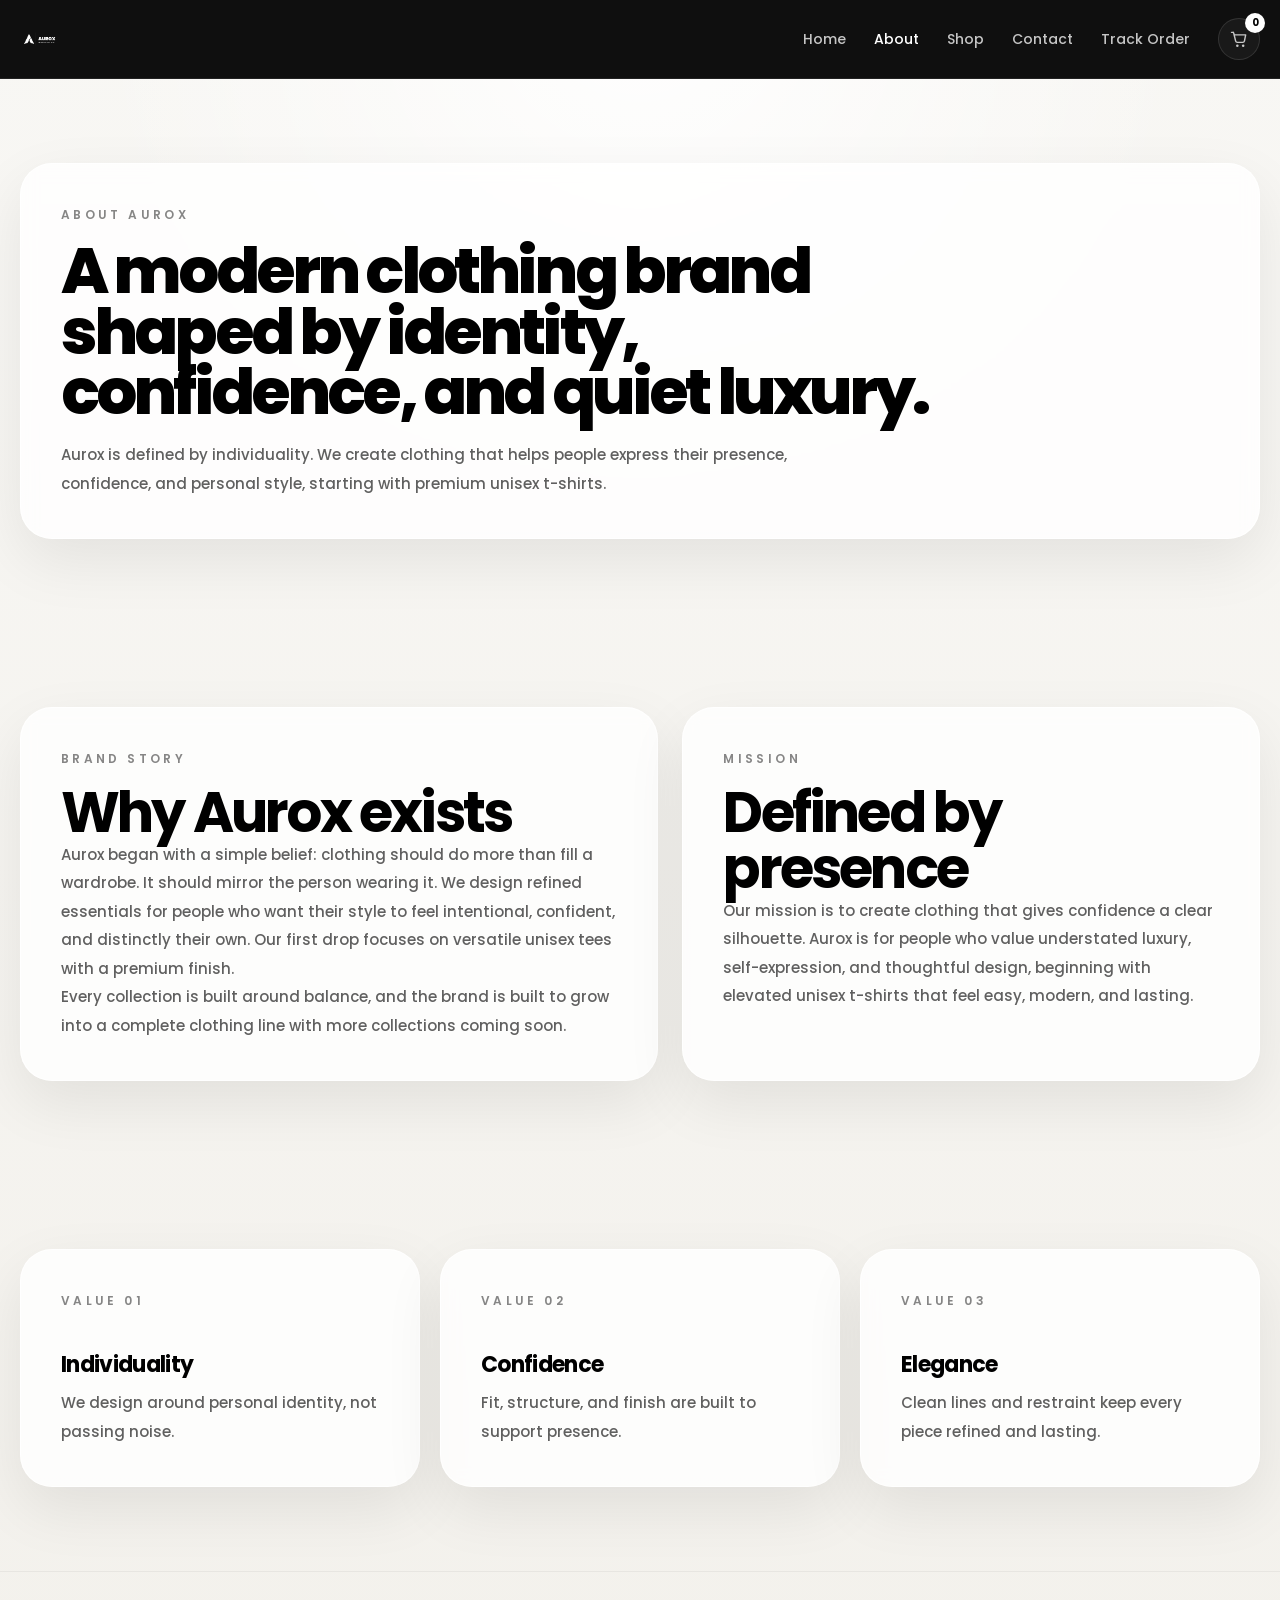
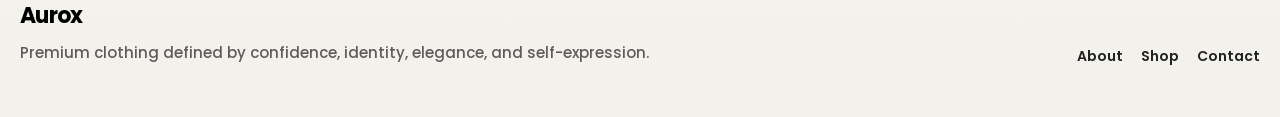
==== about.html @ 75ff79d5 "Updated from Coming soon to live" ====
<!DOCTYPE html>
<html lang="en">
  <head>
    <meta charset="UTF-8" />
    <meta name="viewport" content="width=device-width, initial-scale=1.0" />
    <title>About | Aurox</title>
    <meta
      name="description"
      content="Learn the story behind Aurox, a premium modern clothing brand defined by individuality and confidence."
    />
    <link rel="preconnect" href="https://fonts.googleapis.com" />
    <link rel="preconnect" href="https://fonts.gstatic.com" crossorigin />
    <link
      href="https://fonts.googleapis.com/css2?family=Poppins:wght@500;600;700;800&display=swap"
      rel="stylesheet"
    />
    <link rel="stylesheet" href="css/style.css" />
  </head>
  <body data-page="about">
    <header class="site-header">
      <div class="container header-row">
        <a class="brand" href="index.html" aria-label="Aurox home">
          <img class="brand-logo" src="images/aurok-mark.png" alt="Aurox logo" />
        </a>

        <button class="menu-toggle" type="button" aria-label="Open menu" data-menu-toggle>
          <span></span>
          <span></span>
        </button>

        <nav class="site-nav" data-site-nav>
          <a href="index.html">Home</a>
          <a href="about.html">About</a>
          <a href="shop.html">Shop</a>
          <a href="contact.html">Contact</a>
          <a href="track-order.html">Track Order</a>
          <a class="cart-link" href="cart.html" aria-label="Open cart">
            <svg class="cart-icon" viewBox="0 0 24 24" aria-hidden="true">
              <path
                d="M7 7h13l-1.5 7.5a2 2 0 0 1-2 1.5H10a2 2 0 0 1-2-1.5L5.6 4.8A1 1 0 0 0 4.6 4H3"
                fill="none"
                stroke="currentColor"
                stroke-linecap="round"
                stroke-linejoin="round"
                stroke-width="1.7"
              />
              <circle cx="10" cy="20" r="1.5" fill="currentColor" />
              <circle cx="17" cy="20" r="1.5" fill="currentColor" />
            </svg>
            <span class="nav-count" data-cart-count>0</span>
          </a>
        </nav>
      </div>
    </header>

    <main>
      <section class="page-hero section">
        <div class="container panel">
          <p class="eyebrow">About Aurox</p>
          <h1>A modern clothing brand shaped by identity, confidence, and quiet luxury.</h1>
          <p>
            Aurox is defined by individuality. We create clothing that helps
            people express their presence, confidence, and personal style,
            starting with premium unisex t-shirts.
          </p>
        </div>
      </section>

      <section class="section">
        <div class="container two-column-layout">
          <article class="panel">
            <p class="eyebrow">Brand Story</p>
            <h2>Why Aurox exists</h2>
            <p>
              Aurox began with a simple belief: clothing should do more than fill
              a wardrobe. It should mirror the person wearing it. We design
              refined essentials for people who want their style to feel
              intentional, confident, and distinctly their own. Our first drop
              focuses on versatile unisex tees with a premium finish.
            </p>
            <p>
              Every collection is built around balance, and the brand is built to
              grow into a complete clothing line with more collections coming soon.
            </p>
          </article>

          <article class="panel">
            <p class="eyebrow">Mission</p>
            <h2>Defined by presence</h2>
            <p>
              Our mission is to create clothing that gives confidence a clear
              silhouette. Aurox is for people who value understated luxury,
              self-expression, and thoughtful design, beginning with elevated
              unisex t-shirts that feel easy, modern, and lasting.
            </p>
          </article>
        </div>
      </section>

      <section class="section">
        <div class="container value-grid">
          <article class="panel">
            <p class="eyebrow">Value 01</p>
            <h3>Individuality</h3>
            <p>
              We design around personal identity, not passing noise.
            </p>
          </article>
          <article class="panel">
            <p class="eyebrow">Value 02</p>
            <h3>Confidence</h3>
            <p>
              Fit, structure, and finish are built to support presence.
            </p>
          </article>
          <article class="panel">
            <p class="eyebrow">Value 03</p>
            <h3>Elegance</h3>
            <p>
              Clean lines and restraint keep every piece refined and lasting.
            </p>
          </article>
        </div>
      </section>
    </main>

    <footer class="site-footer">
      <div class="container footer-row">
        <div>
          <h3>Aurox</h3>
          <p>
            Premium clothing defined by confidence, identity, elegance, and
            self-expression.
          </p>
        </div>
        <div class="footer-links">
          <a href="about.html">About</a>
          <a href="shop.html">Shop</a>
          <a href="contact.html">Contact</a>
        </div>
      </div>
    </footer>

    <script src="js/data.js"></script>
    <script src="js/main.js"></script>
  </body>
</html>
---- css/style.css ----
:root {
  --color-black: #000000;
  --color-off-white: #f8f7f4;
  --color-white: #ffffff;
  --color-charcoal: #222222;
  --color-soft-gray: #eaeaea;
  --color-panel: rgba(255, 255, 255, 0.8);
  --color-border: rgba(34, 34, 34, 0.1);
  --shadow-soft: 0 22px 60px rgba(0, 0, 0, 0.08);
  --radius-large: 32px;
  --radius-medium: 24px;
  --radius-small: 16px;
  --container: 1240px;
}

* {
  box-sizing: border-box;
}

html {
  scroll-behavior: smooth;
}

body {
  margin: 0;
  font-family: "Poppins", sans-serif;
  font-weight: 500;
  color: var(--color-charcoal);
  background:
    radial-gradient(circle at top, rgba(255, 255, 255, 0.95), transparent 30%),
    linear-gradient(180deg, #f8f7f4 0%, #f3f1ec 100%);
}

body.modal-open {
  overflow: hidden;
}

img {
  display: block;
  max-width: 100%;
}

a {
  color: inherit;
  text-decoration: none;
}

button,
input,
select,
textarea {
  font: inherit;
}

button {
  cursor: pointer;
}

.container {
  width: min(var(--container), calc(100% - 32px));
  margin: 0 auto;
}

.section {
  padding: 84px 0;
}

.panel {
  background: var(--color-panel);
  border: 1px solid rgba(255, 255, 255, 0.8);
  border-radius: var(--radius-large);
  box-shadow: var(--shadow-soft);
  backdrop-filter: blur(8px);
}

.eyebrow {
  margin: 0 0 14px;
  font-size: 12px;
  font-weight: 600;
  letter-spacing: 0.28em;
  text-transform: uppercase;
  color: rgba(34, 34, 34, 0.55);
}

.eyebrow-light {
  color: rgba(255, 255, 255, 0.64);
}

h1,
h2,
h3,
strong {
  margin: 0;
  color: var(--color-black);
}

h1 {
  font-size: clamp(44px, 8vw, 82px);
  line-height: 0.95;
  letter-spacing: -0.06em;
  font-weight: 800;
}

h2 {
  font-size: clamp(32px, 5vw, 56px);
  line-height: 1;
  letter-spacing: -0.05em;
  font-weight: 700;
}

h3 {
  font-size: 22px;
  line-height: 1.1;
  letter-spacing: -0.03em;
  font-weight: 700;
}

p {
  margin: 0;
  font-size: 15px;
  line-height: 1.9;
  color: rgba(34, 34, 34, 0.72);
}

.site-header {
  position: sticky;
  top: 0;
  z-index: 40;
  border-bottom: 1px solid rgba(255, 255, 255, 0.08);
  background: rgba(0, 0, 0, 0.94);
  backdrop-filter: blur(18px);
}

.header-row {
  display: flex;
  align-items: center;
  justify-content: space-between;
  gap: 24px;
  padding: 18px 0;
}

.brand {
  display: inline-flex;
  align-items: center;
  gap: 0;
}

.brand-logo {
  display: block;
  width: auto;
  height: 42px;
  object-fit: contain;
}

.site-nav {
  display: flex;
  align-items: center;
  gap: 28px;
}

.site-nav a {
  position: relative;
  font-size: 14px;
  font-weight: 500;
  color: rgba(255, 255, 255, 0.76);
}

.site-nav a:hover,
.site-nav a.active {
  color: var(--color-white);
}

.nav-count {
  display: inline-flex;
  align-items: center;
  justify-content: center;
  min-width: 18px;
  height: 18px;
  padding: 0 5px;
  border-radius: 999px;
  background: var(--color-white);
  color: var(--color-black);
  font-size: 11px;
  font-weight: 700;
}

.cart-link {
  display: inline-flex;
  align-items: center;
  justify-content: center;
  width: 42px;
  height: 42px;
  border-radius: 999px;
  border: 1px solid rgba(255, 255, 255, 0.12);
  background: rgba(255, 255, 255, 0.04);
}

.cart-link .nav-count {
  position: absolute;
  top: -6px;
  right: -6px;
  min-width: 20px;
  height: 20px;
  padding: 0 6px;
  font-size: 10px;
}

.cart-icon {
  width: 20px;
  height: 20px;
}

.menu-toggle {
  display: none;
  width: 48px;
  height: 48px;
  border: 1px solid rgba(255, 255, 255, 0.14);
  border-radius: 999px;
  background: rgba(255, 255, 255, 0.04);
}

.menu-toggle span {
  display: block;
  width: 18px;
  height: 2px;
  margin: 4px auto;
  background: var(--color-white);
}

.hero-layout,
.split-panel,
.lookbook-grid,
.contact-layout,
.cart-layout,
.checkout-layout,
.shop-layout,
.two-column-layout {
  display: grid;
  gap: 24px;
}

.hero-layout {
  grid-template-columns: 1.02fr 0.98fr;
  align-items: center;
}

.hero-copy .intro {
  max-width: 560px;
  margin-top: 20px;
  font-size: 16px;
}

.button-row {
  display: flex;
  flex-wrap: wrap;
  gap: 14px;
  margin-top: 32px;
}

.button {
  display: inline-flex;
  align-items: center;
  justify-content: center;
  min-height: 52px;
  padding: 0 24px;
  border-radius: 999px;
  border: 1px solid transparent;
  font-size: 14px;
  font-weight: 600;
  box-shadow: 0 12px 28px rgba(0, 0, 0, 0.08);
  transition:
    transform 0.25s ease,
    background-color 0.25s ease,
    border-color 0.25s ease,
    color 0.25s ease,
    box-shadow 0.25s ease;
}

.button:hover {
  transform: translateY(-3px);
  box-shadow: 0 18px 32px rgba(0, 0, 0, 0.12);
}

.button:disabled {
  cursor: not-allowed;
  opacity: 0.45;
  transform: none;
  box-shadow: none;
}

.button-dark {
  background: var(--color-black);
  color: var(--color-white);
  border-color: var(--color-black);
}

.button-dark:hover {
  background: #1a1a1a;
}

.button-light {
  background: transparent;
  border: 1.5px solid var(--color-black);
  color: var(--color-black);
}

.button-light:hover {
  background: var(--color-black);
  border-color: var(--color-black);
  color: var(--color-white);
}

.button-light-solid {
  background: var(--color-white);
  color: var(--color-black);
}

.button-block {
  width: 100%;
  margin-top: 28px;
}

.hero-visual {
  padding: 14px;
  overflow: hidden;
}

.hero-visual img,
.image-panel img {
  width: 100%;
  border-radius: calc(var(--radius-large) - 8px);
  object-fit: cover;
}

.mini-features,
.collection-grid,
.value-grid,
.product-grid {
  display: grid;
  gap: 20px;
}

.mini-features {
  grid-template-columns: repeat(3, 1fr);
  margin-top: 38px;
}

.mini-card,
.collection-card,
.product-card {
  background: rgba(255, 255, 255, 0.8);
  border: 1px solid rgba(255, 255, 255, 0.82);
  border-radius: var(--radius-medium);
  box-shadow: var(--shadow-soft);
}

.mini-card {
  padding: 22px;
}

.mini-card h3 {
  font-size: 18px;
  margin-bottom: 8px;
}

.section-heading {
  margin-bottom: 32px;
}

.section-heading-row {
  display: flex;
  align-items: flex-end;
  justify-content: space-between;
  gap: 20px;
}

.text-link {
  font-size: 14px;
  font-weight: 600;
  color: var(--color-black);
}

.collection-grid {
  grid-template-columns: repeat(4, 1fr);
}

.collection-card {
  position: relative;
  padding: 28px;
}

.collection-card span {
  position: absolute;
  top: 24px;
  right: 28px;
  font-size: 58px;
  font-weight: 800;
  line-height: 1;
  color: rgba(0, 0, 0, 0.05);
}

.collection-card h3 {
  margin-top: 72px;
  margin-bottom: 12px;
}

.split-panel {
  grid-template-columns: 0.95fr 1.05fr;
  padding: 52px;
  align-items: center;
}

.product-grid {
  grid-template-columns: repeat(4, 1fr);
}

.product-card {
  overflow: hidden;
}

.product-card-image {
  position: relative;
  overflow: hidden;
  background: #f3f1eb;
}

.product-card-image img {
  width: 100%;
  aspect-ratio: 0.82;
  object-fit: cover;
  transition: transform 0.45s ease;
}

.product-card:hover .product-card-image img {
  transform: scale(1.03);
}

.product-badge {
  position: absolute;
  top: 18px;
  left: 18px;
  padding: 7px 12px;
  border-radius: 999px;
  background: var(--color-black);
  color: var(--color-white);
  font-size: 10px;
  font-weight: 700;
  letter-spacing: 0.2em;
  text-transform: uppercase;
}

.product-content {
  padding: 22px;
}

.product-meta {
  display: flex;
  align-items: flex-start;
  justify-content: space-between;
  gap: 12px;
}

.product-meta p {
  font-size: 13px;
  line-height: 1.7;
}

.product-card .button {
  width: 100%;
  margin-top: 18px;
}

.product-visual-button,
.product-name-button {
  padding: 0;
  border: 0;
  background: transparent;
  text-align: left;
}

.product-visual-button {
  display: block;
  width: 100%;
}

.product-name-button {
  font-size: 22px;
  line-height: 1.1;
  letter-spacing: -0.03em;
  font-weight: 700;
  color: var(--color-black);
}

.product-name-button:hover {
  opacity: 0.72;
}

.product-content .button + .button {
  margin-top: 12px;
}

.product-link-row {
  display: grid;
  gap: 12px;
  margin-top: 18px;
}

.size-guide-link {
  padding: 0;
  border: 0;
  background: transparent;
  color: var(--color-black);
  font-size: 13px;
  font-weight: 600;
  text-align: left;
  text-decoration: underline;
  text-underline-offset: 0.18em;
}

.size-guide-box {
  padding: 18px;
  border: 1px solid rgba(34, 34, 34, 0.08);
  border-radius: 24px;
  background: rgba(255, 255, 255, 0.8);
}

.size-guide-head {
  display: flex;
  align-items: center;
  justify-content: space-between;
  gap: 16px;
  margin-bottom: 14px;
}

.size-guide-table {
  width: 100%;
  border-collapse: collapse;
}

.size-guide-table th,
.size-guide-table td {
  padding: 12px 10px;
  border-bottom: 1px solid rgba(34, 34, 34, 0.08);
  text-align: left;
  font-size: 14px;
}

.size-guide-table th {
  font-weight: 700;
  color: var(--color-black);
}

.stock-note {
  margin-top: 14px;
  font-size: 13px;
  font-weight: 600;
  color: rgba(34, 34, 34, 0.66);
}

.stock-note-out {
  color: rgba(34, 34, 34, 0.42);
}

.inventory-warning {
  margin-bottom: 18px;
  font-size: 13px;
  font-weight: 600;
  line-height: 1.7;
  color: rgba(34, 34, 34, 0.7);
}

.inventory-warning.is-error {
  color: #8b1e1e;
}

.button-disabled,
.button-disabled:hover {
  pointer-events: none;
  opacity: 0.45;
  transform: none;
  box-shadow: none;
}

.product-modal {
  position: fixed;
  inset: 0;
  z-index: 90;
}

.product-modal[hidden] {
  display: none;
}

.product-modal-backdrop {
  position: absolute;
  inset: 0;
  background: rgba(0, 0, 0, 0.62);
}

.product-modal-dialog {
  position: relative;
  width: min(1120px, calc(100% - 32px));
  max-height: calc(100vh - 40px);
  margin: 20px auto;
  overflow: auto;
  background: rgba(248, 247, 244, 0.96);
}

.product-modal-layout {
  display: grid;
  grid-template-columns: 0.95fr 1.05fr;
  gap: 28px;
  align-items: start;
}

.product-modal-media {
  background: #f3f1eb;
  border-radius: 24px;
  overflow: hidden;
}

.product-modal-media img {
  width: 100%;
  aspect-ratio: 0.86;
  object-fit: cover;
}

.product-modal-copy {
  display: flex;
  flex-direction: column;
  gap: 18px;
}

.product-modal-price {
  font-size: 20px;
  font-weight: 700;
  color: var(--color-black);
}

.product-modal-details {
  display: grid;
  gap: 8px;
}

.product-modal-details p {
  font-size: 14px;
  line-height: 1.7;
}

.product-modal-details strong {
  font-size: 14px;
}

.product-modal-description {
  max-width: 560px;
}

.modal-stock-text {
  font-size: 14px;
  font-weight: 600;
  color: rgba(34, 34, 34, 0.72);
}

.modal-stock-out {
  color: rgba(34, 34, 34, 0.44);
}

.product-modal-actions {
  display: grid;
  grid-template-columns: repeat(2, minmax(0, 1fr));
  gap: 18px;
}

.product-option-group label {
  display: block;
  margin-bottom: 10px;
  font-size: 14px;
  font-weight: 600;
  color: var(--color-black);
}

.product-option-group select,
.modal-quantity-control input {
  width: 100%;
  border: 1px solid var(--color-border);
  background: rgba(255, 255, 255, 0.96);
  color: var(--color-charcoal);
}

.product-option-group select {
  min-height: 52px;
  padding: 0 18px;
  border-radius: 999px;
}

.modal-quantity-control {
  display: grid;
  grid-template-columns: 48px 1fr 48px;
  align-items: center;
  border: 1px solid var(--color-border);
  border-radius: 999px;
  background: rgba(255, 255, 255, 0.96);
  overflow: hidden;
}

.modal-quantity-control button {
  min-height: 52px;
  border: 0;
  background: transparent;
  color: var(--color-black);
  font-size: 20px;
}

.modal-quantity-control input {
  min-height: 52px;
  border: 0;
  text-align: center;
  outline: none;
}

.product-modal-buttons {
  display: flex;
  flex-wrap: wrap;
  gap: 14px;
}

.product-modal-close {
  position: absolute;
  top: 20px;
  right: 20px;
  width: 46px;
  height: 46px;
  border: 1px solid rgba(34, 34, 34, 0.12);
  border-radius: 999px;
  background: rgba(255, 255, 255, 0.88);
  color: var(--color-black);
  font-size: 24px;
  line-height: 1;
}

.product-badge-out {
  background: rgba(34, 34, 34, 0.92);
}

.info-modal {
  position: fixed;
  inset: 0;
  z-index: 95;
}

.info-modal[hidden] {
  display: none;
}

.info-modal-backdrop {
  position: absolute;
  inset: 0;
  background: rgba(0, 0, 0, 0.62);
}

.info-modal-dialog {
  position: relative;
  width: min(760px, calc(100% - 32px));
  margin: 36px auto;
  background: rgba(248, 247, 244, 0.98);
}

.admin-layout {
  display: grid;
  gap: 24px;
}

.admin-toolbar {
  display: flex;
  flex-wrap: wrap;
  gap: 14px;
  align-items: center;
  justify-content: space-between;
}

.admin-toolbar .button-row {
  margin-top: 0;
}

.admin-success {
  display: none;
  padding: 14px 18px;
  border: 1px solid rgba(34, 34, 34, 0.08);
  border-radius: 18px;
  background: rgba(255, 255, 255, 0.86);
  font-size: 14px;
  font-weight: 600;
  color: rgba(34, 34, 34, 0.76);
}

.admin-success.is-visible {
  display: block;
}

.admin-table-wrap {
  overflow-x: auto;
}

.admin-table {
  width: 100%;
  border-collapse: collapse;
  min-width: 680px;
}

.admin-table th,
.admin-table td {
  padding: 18px 16px;
  border-bottom: 1px solid rgba(34, 34, 34, 0.08);
  text-align: left;
  vertical-align: middle;
}

.admin-table th {
  font-size: 13px;
  font-weight: 700;
  letter-spacing: 0.08em;
  text-transform: uppercase;
  color: rgba(34, 34, 34, 0.56);
}

.admin-table td strong {
  font-size: 16px;
}

.admin-stock-input {
  width: 90px;
  min-height: 48px;
  padding: 0 14px;
  border: 1px solid var(--color-border);
  border-radius: 16px;
  background: rgba(255, 255, 255, 0.96);
}

.admin-stock-cell {
  display: grid;
  gap: 10px;
}

.admin-stock-note {
  margin: 0;
  font-size: 12px;
  line-height: 1.5;
  color: rgba(34, 34, 34, 0.56);
}

.admin-stock-note.is-low,
.admin-stock-input.is-low {
  color: #8b5a00;
}

.admin-stock-note.is-out,
.admin-stock-input.is-out {
  color: #8b1e1e;
}

.admin-stock-input.is-low {
  border-color: rgba(139, 90, 0, 0.24);
}

.admin-stock-input.is-out {
  border-color: rgba(139, 30, 30, 0.28);
}

.checkout-payment-note p + p,
.checkout-success p + p {
  margin-top: 10px;
}

.checkout-success {
  margin-bottom: 18px;
}

.checkout-payment-methods {
  margin-top: 14px;
  display: grid;
  gap: 8px;
}

.payment-submit-form {
  display: grid;
  gap: 18px;
  margin-top: 18px;
}

.admin-orders {
  display: grid;
  gap: 18px;
}

.admin-order-card {
  padding: 24px;
  border: 1px solid rgba(34, 34, 34, 0.08);
  border-radius: 24px;
  background: rgba(255, 255, 255, 0.86);
}

.admin-order-head,
.admin-order-meta,
.admin-order-summary {
  display: flex;
  flex-wrap: wrap;
  gap: 14px;
  justify-content: space-between;
}

.admin-order-head {
  align-items: center;
}

.admin-order-meta,
.admin-order-summary {
  margin-top: 14px;
}

.admin-order-lines {
  margin-top: 16px;
  padding-top: 16px;
  border-top: 1px solid rgba(34, 34, 34, 0.08);
  display: grid;
  gap: 8px;
}

.admin-order-line {
  font-size: 14px;
  line-height: 1.7;
  color: rgba(34, 34, 34, 0.72);
}

.admin-order-status {
  min-width: 220px;
  min-height: 48px;
  padding: 0 14px;
  border: 1px solid var(--color-border);
  border-radius: 16px;
  background: rgba(255, 255, 255, 0.96);
}

.admin-order-empty {
  padding: 24px;
  border: 1px dashed rgba(34, 34, 34, 0.18);
  border-radius: 24px;
  background: rgba(248, 247, 244, 0.72);
}

.admin-settings-grid,
.track-layout {
  display: grid;
  gap: 24px;
}

.admin-settings-grid {
  grid-template-columns: repeat(2, minmax(0, 1fr));
}

.admin-settings-grid label {
  display: block;
  margin-bottom: 10px;
  font-size: 14px;
  font-weight: 600;
  color: var(--color-black);
}

.lookbook-grid {
  grid-template-columns: 1.12fr 0.88fr;
}

.image-panel {
  padding: 14px;
}

.lookbook-copy {
  padding: 44px;
  display: flex;
  flex-direction: column;
  justify-content: center;
}

.lookbook-copy p:not(.eyebrow) {
  margin-top: 18px;
}

.lookbook-copy .button {
  margin-top: 30px;
  width: fit-content;
}

.newsletter-panel {
  display: grid;
  grid-template-columns: 1fr 0.9fr;
  gap: 24px;
  padding: 50px;
  border-radius: var(--radius-large);
  background: var(--color-black);
  box-shadow: var(--shadow-soft);
}

.newsletter-panel h2,
.newsletter-panel p {
  color: var(--color-white);
}

.newsletter-form {
  display: flex;
  gap: 14px;
  align-items: end;
}

.newsletter-form input,
.contact-form input,
.contact-form textarea,
.filter-panel input,
.filter-panel select,
.results-toolbar select,
.checkout-form input,
.checkout-form select,
.checkout-form textarea {
  width: 100%;
  border: 1px solid var(--color-border);
  border-radius: 999px;
  padding: 14px 18px;
  background: rgba(255, 255, 255, 0.96);
  color: var(--color-charcoal);
  outline: none;
}

.contact-form textarea {
  border-radius: 24px;
  resize: vertical;
}

.checkout-form textarea {
  border-radius: 24px;
  resize: vertical;
}

.newsletter-form input {
  background: rgba(255, 255, 255, 0.08);
  border-color: rgba(255, 255, 255, 0.16);
  color: var(--color-white);
}

.newsletter-form input::placeholder {
  color: rgba(255, 255, 255, 0.45);
}

.page-hero .panel,
.contact-form,
.filter-panel,
.results-toolbar,
.order-summary,
.checkout-form .panel,
.panel {
  padding: 40px;
}

.page-hero h1 {
  max-width: 900px;
  font-size: clamp(36px, 5vw, 66px);
}

.page-hero p:last-child {
  max-width: 760px;
  margin-top: 18px;
}

.two-column-layout,
.contact-layout,
.checkout-layout,
.cart-layout {
  grid-template-columns: 1.05fr 0.95fr;
}

.value-grid {
  grid-template-columns: repeat(3, 1fr);
}

.value-grid .panel h3 {
  margin: 40px 0 12px;
}

.shop-layout {
  grid-template-columns: 300px 1fr;
  align-items: start;
}

.filter-panel {
  position: sticky;
  top: 104px;
}

.filter-group + .filter-group {
  margin-top: 28px;
}

.filter-group label,
.contact-form label,
.checkout-form label {
  display: block;
  margin-bottom: 10px;
  font-size: 14px;
  font-weight: 600;
  color: var(--color-black);
}

.field-error {
  min-height: 18px;
  margin-top: 8px;
  font-size: 12px;
  line-height: 1.5;
  color: #8b1e1e;
}

.field-error:empty {
  display: none;
}

.input-error {
  border-color: rgba(139, 30, 30, 0.45) !important;
  box-shadow: 0 0 0 3px rgba(139, 30, 30, 0.08);
}

.range-label {
  display: flex;
  align-items: center;
  justify-content: space-between;
}

.results-toolbar {
  display: flex;
  align-items: center;
  justify-content: space-between;
  gap: 20px;
  margin-bottom: 24px;
}

.toolbar-title {
  font-size: 15px;
  font-weight: 600;
  color: var(--color-black);
}

.toolbar-text {
  font-size: 14px;
}

.contact-form,
.checkout-form {
  display: grid;
  gap: 24px;
}

.form-grid {
  display: grid;
  grid-template-columns: repeat(2, 1fr);
  gap: 18px;
}

.full-width {
  grid-column: 1 / -1;
}

.contact-info {
  display: grid;
  gap: 24px;
}

.info-list {
  margin: 24px 0 0;
  padding: 0;
  list-style: none;
}

.info-list li + li {
  margin-top: 12px;
}

.cart-layout,
.checkout-layout {
  align-items: start;
}

.cart-items {
  display: grid;
  gap: 16px;
}

.cart-item,
.checkout-product {
  display: grid;
  gap: 18px;
}

.cart-item {
  grid-template-columns: 180px 1fr;
  padding: 20px;
}

.cart-item-image {
  width: 100%;
  border-radius: 24px;
  background: #f3f1eb;
}

.cart-item-body {
  display: flex;
  flex-direction: column;
  justify-content: space-between;
  gap: 16px;
}

.cart-item-top,
.summary-row,
.cart-item-actions {
  display: flex;
  align-items: center;
  justify-content: space-between;
  gap: 14px;
}

.summary-row {
  padding: 14px 0;
  border-bottom: 1px solid rgba(0, 0, 0, 0.05);
}

.summary-row:last-of-type {
  border-bottom: 0;
}

.total-row {
  font-size: 17px;
}

.quantity-control {
  display: inline-flex;
  align-items: center;
  gap: 14px;
  padding: 10px 14px;
  border: 1px solid var(--color-border);
  border-radius: 999px;
  background: rgba(255, 255, 255, 0.86);
}

.quantity-control button,
.remove-button {
  border: 0;
  background: transparent;
  color: var(--color-charcoal);
  font-weight: 600;
}

.empty-state {
  padding: 40px;
}

.empty-state .button {
  margin-top: 20px;
}

.choice-card {
  display: flex;
  align-items: center;
  justify-content: space-between;
  gap: 18px;
  margin-top: 14px;
  padding: 18px 20px;
  border: 1px solid var(--color-border);
  border-radius: 24px;
  background: rgba(255, 255, 255, 0.9);
}

.confirm-check {
  display: flex;
  align-items: flex-start;
  gap: 12px;
  margin-top: 16px;
  padding: 16px 18px;
  border: 1px solid rgba(34, 34, 34, 0.08);
  border-radius: 20px;
  background: rgba(255, 255, 255, 0.76);
}

.confirm-check input {
  width: 18px;
  height: 18px;
  margin-top: 4px;
  accent-color: var(--color-black);
}

.confirm-check span {
  font-size: 14px;
  line-height: 1.7;
  color: rgba(34, 34, 34, 0.74);
}

.choice-card strong,
.choice-card small {
  display: block;
}

.choice-card small {
  margin-top: 4px;
  font-size: 13px;
  color: rgba(34, 34, 34, 0.56);
}

.payment-placeholder {
  border: 1px dashed rgba(34, 34, 34, 0.2);
  border-radius: 24px;
  padding: 24px;
  background: rgba(248, 247, 244, 0.8);
}

.checkout-products {
  display: grid;
  gap: 14px;
  margin-bottom: 12px;
}

.checkout-product {
  grid-template-columns: 64px 1fr auto;
  align-items: center;
}

.checkout-product img {
  width: 64px;
  height: 80px;
  border-radius: 18px;
  object-fit: cover;
  background: #f3f1eb;
}

.track-form,
.track-results {
  display: grid;
  gap: 24px;
}

.track-card {
  display: grid;
  gap: 18px;
}

.track-card-head,
.track-card-meta {
  display: flex;
  flex-wrap: wrap;
  align-items: center;
  justify-content: space-between;
  gap: 16px;
}

.track-card-lines {
  display: grid;
  gap: 12px;
}

.track-card-line {
  padding-top: 14px;
  border-top: 1px solid rgba(34, 34, 34, 0.08);
}

.status-pill {
  display: inline-flex;
  align-items: center;
  min-height: 34px;
  padding: 0 14px;
  border-radius: 999px;
  background: rgba(34, 34, 34, 0.08);
  color: var(--color-black);
  font-size: 12px;
  font-weight: 700;
  letter-spacing: 0.06em;
  text-transform: uppercase;
}

.review-placeholder {
  display: flex;
  align-items: center;
  min-height: 180px;
}

.site-footer {
  padding: 32px 0 50px;
  border-top: 1px solid rgba(0, 0, 0, 0.05);
}

.cart-toast {
  position: fixed;
  right: 24px;
  bottom: 24px;
  z-index: 80;
  padding: 15px 20px;
  border: 1px solid rgba(255, 255, 255, 0.75);
  border-radius: 18px;
  background: rgba(0, 0, 0, 0.92);
  color: var(--color-white);
  box-shadow: var(--shadow-soft);
  font-size: 14px;
  font-weight: 600;
  letter-spacing: 0.01em;
  opacity: 0;
  transform: translateY(14px);
  pointer-events: none;
  transition: opacity 0.28s ease, transform 0.28s ease;
}

.cart-toast.is-visible {
  opacity: 1;
  transform: translateY(0);
}

.footer-row {
  display: flex;
  align-items: end;
  justify-content: space-between;
  gap: 24px;
}

.footer-row h3 {
  margin-bottom: 10px;
}

.footer-links {
  display: flex;
  flex-wrap: wrap;
  gap: 18px;
}

.footer-links a {
  font-size: 14px;
  font-weight: 600;
}

.footer-links a,
.text-link,
.remove-button {
  transition: color 0.25s ease;
}

.footer-links a:hover,
.text-link:hover,
.remove-button:hover {
  color: var(--color-black);
}

@media (max-width: 1100px) {
  .hero-layout,
  .lookbook-grid,
  .split-panel,
  .shop-layout,
  .contact-layout,
  .cart-layout,
  .checkout-layout,
  .two-column-layout,
  .newsletter-panel {
    grid-template-columns: 1fr;
  }

  .collection-grid,
  .product-grid {
    grid-template-columns: repeat(2, 1fr);
  }

  .product-modal-layout {
    grid-template-columns: 1fr;
  }

  .mini-features,
  .value-grid {
    grid-template-columns: 1fr;
  }

  .filter-panel {
    position: static;
  }

  .newsletter-form {
    flex-direction: column;
    align-items: stretch;
  }

  .admin-settings-grid,
  .track-layout {
    grid-template-columns: 1fr;
  }
}

@media (max-width: 820px) {
  .menu-toggle {
    display: inline-flex;
    flex-direction: column;
    justify-content: center;
  }

  .site-nav {
    position: absolute;
    top: calc(100% + 10px);
    left: 16px;
    right: 16px;
    display: none;
    flex-direction: column;
    align-items: stretch;
    gap: 8px;
    padding: 16px;
    border-radius: 24px;
    background: rgba(0, 0, 0, 0.96);
    border: 1px solid rgba(255, 255, 255, 0.08);
    box-shadow: var(--shadow-soft);
  }

  .site-nav.open {
    display: flex;
  }

  .site-nav a {
    padding: 12px 14px;
    border-radius: 16px;
  }

  .site-nav a.cart-link {
    width: 54px;
    margin-top: 6px;
  }

  .site-nav a:hover,
  .site-nav a.active {
    background: rgba(255, 255, 255, 0.08);
    color: var(--color-white);
  }

  .header-row {
    position: relative;
  }

  .section {
    padding: 70px 0;
  }

  .page-hero .panel,
  .contact-form,
  .filter-panel,
  .results-toolbar,
  .order-summary,
  .checkout-form .panel,
  .panel {
    padding: 28px;
  }

  .results-toolbar,
  .section-heading-row,
  .footer-row,
  .size-guide-head,
  .track-card-head,
  .track-card-meta {
    flex-direction: column;
    align-items: flex-start;
  }

  .cart-item {
    grid-template-columns: 1fr;
  }

  .cart-item-image {
    max-width: 220px;
  }
}

@media (max-width: 640px) {
  .product-grid,
  .collection-grid,
  .form-grid,
  .checkout-product {
    grid-template-columns: 1fr;
  }

  .checkout-product {
    gap: 10px;
  }

  .checkout-product img {
    width: 100%;
    height: 180px;
  }

  .container {
    width: min(var(--container), calc(100% - 24px));
  }

  .product-modal-dialog {
    width: min(100% - 24px, 1120px);
  }

  .product-modal-actions {
    grid-template-columns: 1fr;
  }

  .product-modal-buttons {
    flex-direction: column;
  }

  .brand-logo {
    height: 36px;
  }

  .cart-toast {
    right: 12px;
    bottom: 12px;
    left: 12px;
    text-align: center;
  }

  .button {
    width: 100%;
  }

  .button-row {
    flex-direction: column;
  }
}
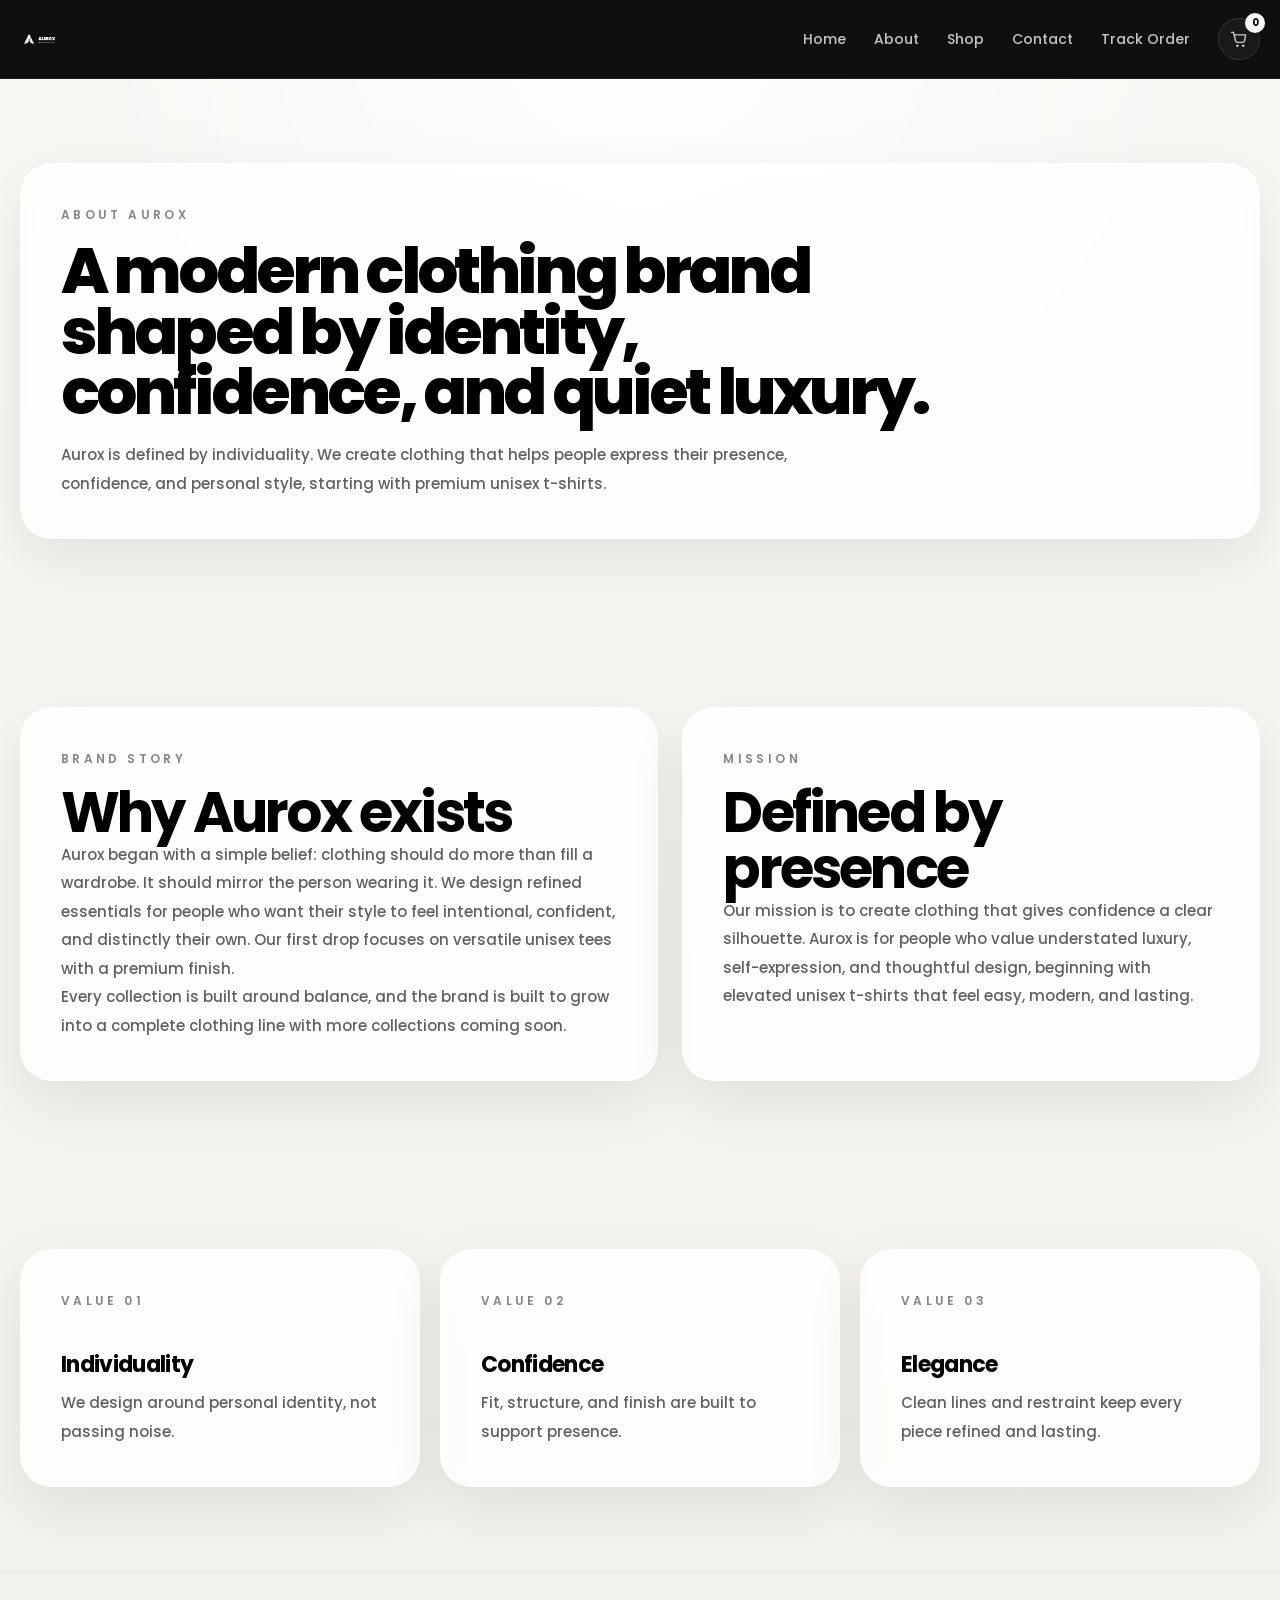
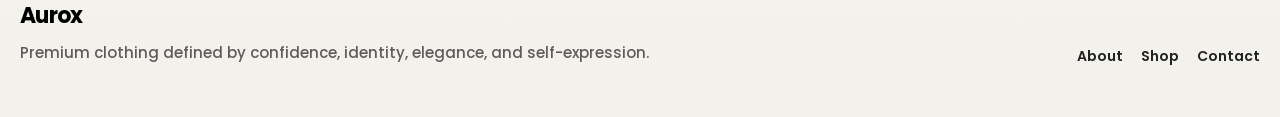
==== commit ef28c5ee: "integrated supabase" ====
--- a/about.html
+++ b/about.html
@@ -142,6 +142,6 @@
     </footer>
 
     <script src="js/data.js"></script>
-    <script src="js/main.js"></script>
+    <script type="module" src="js/main.js"></script>
   </body>
 </html>
--- a/css/style.css
+++ b/css/style.css
@@ -770,6 +770,258 @@
   gap: 24px;
 }
 
+.admin-section-tight {
+  padding-top: 0;
+}
+
+.admin-overview-grid,
+.admin-analytics-grid,
+.admin-card-list {
+  display: grid;
+  gap: 18px;
+}
+
+.admin-overview-grid {
+  grid-template-columns: repeat(3, minmax(0, 1fr));
+}
+
+.admin-analytics-grid {
+  grid-template-columns: repeat(2, minmax(0, 1fr));
+}
+
+.admin-overview-card,
+.admin-analytics-card,
+.admin-simple-card {
+  padding: 24px;
+  border: 1px solid rgba(34, 34, 34, 0.08);
+  border-radius: 24px;
+  background: rgba(255, 255, 255, 0.86);
+}
+
+.admin-overview-card h3,
+.admin-analytics-card h3 {
+  font-size: 16px;
+  margin-bottom: 10px;
+}
+
+.admin-overview-value {
+  font-size: clamp(30px, 4vw, 42px);
+  font-weight: 800;
+  line-height: 1;
+  letter-spacing: -0.05em;
+  color: var(--color-black);
+}
+
+.admin-overview-note,
+.admin-analytics-card p,
+.admin-simple-card p {
+  margin-top: 10px;
+  font-size: 13px;
+  line-height: 1.8;
+}
+
+.admin-product-form,
+.admin-product-list {
+  margin-top: 24px;
+}
+
+.admin-product-grid {
+  display: grid;
+  grid-template-columns: repeat(2, minmax(0, 1fr));
+  gap: 18px;
+}
+
+.admin-product-grid-third {
+  grid-template-columns: repeat(3, minmax(0, 1fr));
+}
+
+.admin-product-grid label {
+  display: block;
+  margin-bottom: 10px;
+  font-size: 14px;
+  font-weight: 600;
+  color: var(--color-black);
+}
+
+.admin-product-grid input,
+.admin-product-grid select,
+.admin-product-grid textarea {
+  width: 100%;
+  border: 1px solid var(--color-border);
+  border-radius: 20px;
+  padding: 14px 18px;
+  background: rgba(255, 255, 255, 0.96);
+  color: var(--color-charcoal);
+}
+
+.admin-product-grid textarea {
+  resize: vertical;
+}
+
+.admin-product-stock-grid {
+  margin-top: 18px;
+  grid-template-columns: repeat(4, minmax(0, 1fr));
+}
+
+.admin-product-actions {
+  margin-top: 18px;
+}
+
+.admin-ai-box,
+.admin-upload-box {
+  margin-top: 24px;
+  padding: 24px;
+  border: 1px solid rgba(34, 34, 34, 0.08);
+  border-radius: 24px;
+  background: rgba(255, 255, 255, 0.72);
+}
+
+.admin-product-error {
+  min-height: 18px;
+  margin-top: 16px;
+}
+
+.admin-helper-text {
+  margin-top: 18px;
+  font-size: 13px;
+  line-height: 1.8;
+  color: rgba(34, 34, 34, 0.6);
+}
+
+.admin-product-list {
+  display: grid;
+  gap: 16px;
+}
+
+.admin-card-list {
+  margin-top: 24px;
+}
+
+.admin-product-card {
+  display: grid;
+  gap: 16px;
+  padding: 22px;
+  border: 1px solid rgba(34, 34, 34, 0.08);
+  border-radius: 24px;
+  background: rgba(255, 255, 255, 0.84);
+}
+
+.admin-product-head,
+.admin-product-meta,
+.admin-product-stock-row {
+  display: flex;
+  flex-wrap: wrap;
+  align-items: center;
+  justify-content: space-between;
+  gap: 14px;
+}
+
+.admin-product-meta p,
+.admin-product-stock-row p {
+  font-size: 14px;
+  line-height: 1.7;
+}
+
+.admin-product-preview {
+  display: grid;
+  grid-template-columns: 120px 1fr;
+  gap: 16px;
+  align-items: center;
+}
+
+.admin-product-preview img {
+  width: 120px;
+  height: 140px;
+  object-fit: cover;
+  border-radius: 20px;
+  background: #f3f1eb;
+}
+
+.admin-status-pill {
+  display: inline-flex;
+  align-items: center;
+  min-height: 34px;
+  padding: 0 14px;
+  border-radius: 999px;
+  background: rgba(34, 34, 34, 0.08);
+  color: var(--color-black);
+  font-size: 12px;
+  font-weight: 700;
+  letter-spacing: 0.06em;
+  text-transform: uppercase;
+}
+
+.admin-status-pill.is-inactive {
+  background: rgba(34, 34, 34, 0.16);
+  color: rgba(34, 34, 34, 0.62);
+}
+
+.admin-status-pill.is-archived {
+  background: rgba(34, 34, 34, 0.22);
+  color: rgba(34, 34, 34, 0.56);
+}
+
+.admin-login-screen {
+  min-height: 100vh;
+  display: grid;
+  align-items: center;
+  padding: 40px 0;
+}
+
+.admin-login-wrap {
+  display: flex;
+  justify-content: center;
+}
+
+.admin-login-panel {
+  width: min(560px, 100%);
+  background: rgba(248, 247, 244, 0.94);
+}
+
+.admin-login-brand {
+  margin-bottom: 24px;
+}
+
+.admin-login-form {
+  display: grid;
+  gap: 18px;
+  margin-top: 28px;
+}
+
+.admin-login-form label {
+  display: block;
+  margin-bottom: 10px;
+  font-size: 14px;
+  font-weight: 600;
+  color: var(--color-black);
+}
+
+.admin-login-form input {
+  width: 100%;
+  min-height: 54px;
+  padding: 0 18px;
+  border: 1px solid var(--color-border);
+  border-radius: 999px;
+  background: rgba(255, 255, 255, 0.96);
+  color: var(--color-charcoal);
+}
+
+.admin-login-error {
+  min-height: 18px;
+  margin: 0;
+}
+
+.admin-login-note {
+  margin-top: 24px;
+  font-size: 13px;
+  line-height: 1.8;
+  color: rgba(34, 34, 34, 0.58);
+}
+
+.admin-logout-button {
+  min-width: 116px;
+}
+
 .admin-toolbar {
   display: flex;
   flex-wrap: wrap;
@@ -963,6 +1215,93 @@
   font-size: 14px;
   font-weight: 600;
   color: var(--color-black);
+}
+
+.admin-filters {
+  display: grid;
+  grid-template-columns: 1.25fr 0.75fr;
+  gap: 18px;
+  margin-top: 24px;
+}
+
+.admin-filters input,
+.admin-filters select {
+  width: 100%;
+  min-height: 52px;
+  padding: 0 18px;
+  border: 1px solid var(--color-border);
+  border-radius: 999px;
+  background: rgba(255, 255, 255, 0.96);
+}
+
+.admin-image-preview {
+  display: grid;
+  place-items: center;
+  min-height: 220px;
+  border: 1px dashed rgba(34, 34, 34, 0.18);
+  border-radius: 24px;
+  background: rgba(248, 247, 244, 0.86);
+  overflow: hidden;
+}
+
+.admin-image-preview img {
+  width: 100%;
+  max-height: 320px;
+  object-fit: cover;
+}
+
+.admin-upload-actions {
+  display: flex;
+  flex-wrap: wrap;
+  gap: 14px;
+}
+
+.admin-kpi-list {
+  display: grid;
+  gap: 10px;
+  margin-top: 12px;
+}
+
+.admin-kpi-line,
+.admin-analytics-line {
+  display: flex;
+  justify-content: space-between;
+  gap: 16px;
+  font-size: 14px;
+  line-height: 1.7;
+}
+
+.admin-order-actions {
+  display: flex;
+  flex-wrap: wrap;
+  gap: 12px;
+  margin-top: 18px;
+}
+
+.admin-order-card .status-pill,
+.admin-payment-card .status-pill {
+  width: fit-content;
+}
+
+.admin-payment-card {
+  display: grid;
+  gap: 14px;
+}
+
+.admin-highlight-list {
+  display: grid;
+  gap: 6px;
+  margin-top: 8px;
+}
+
+.admin-highlight-list li {
+  font-size: 14px;
+  line-height: 1.7;
+  color: rgba(34, 34, 34, 0.72);
+}
+
+.admin-empty-note {
+  color: rgba(34, 34, 34, 0.56);
 }
 
 .lookbook-grid {
@@ -1485,7 +1824,13 @@
   }
 
   .admin-settings-grid,
-  .track-layout {
+  .track-layout,
+  .admin-product-grid,
+  .admin-product-stock-grid,
+  .admin-product-grid-third,
+  .admin-overview-grid,
+  .admin-analytics-grid,
+  .admin-filters {
     grid-template-columns: 1fr;
   }
 }
@@ -1556,7 +1901,14 @@
   .footer-row,
   .size-guide-head,
   .track-card-head,
-  .track-card-meta {
+  .track-card-meta,
+  .admin-product-head,
+  .admin-product-meta,
+  .admin-product-stock-row,
+  .admin-order-actions,
+  .admin-kpi-line,
+  .admin-analytics-line,
+  .admin-upload-actions {
     flex-direction: column;
     align-items: flex-start;
   }
@@ -1567,6 +1919,10 @@
 
   .cart-item-image {
     max-width: 220px;
+  }
+
+  .admin-product-preview {
+    grid-template-columns: 1fr;
   }
 }
 
